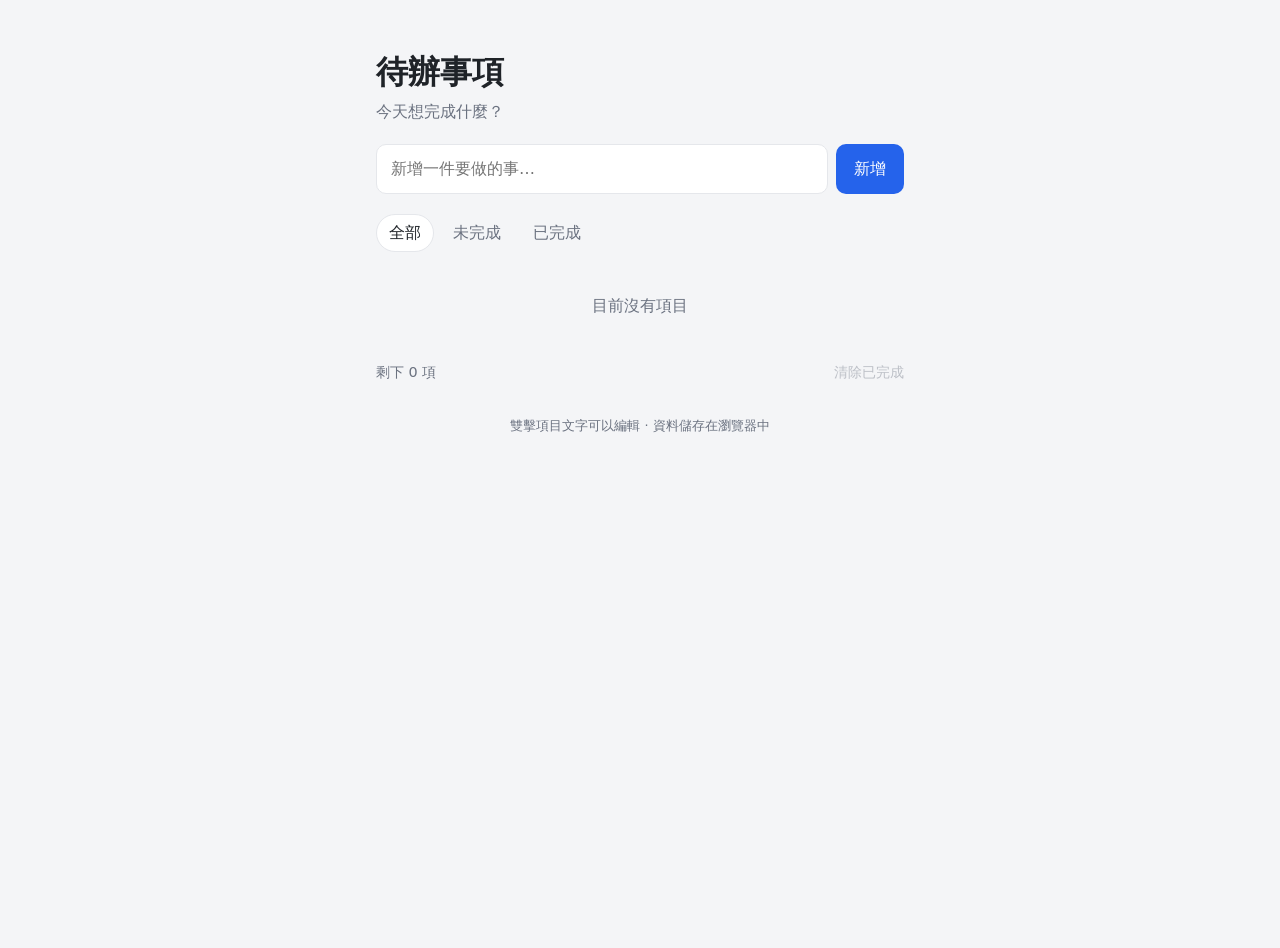
==== index.html @ 577e2038 "Add to-do list website" ====
<!doctype html>
<html lang="zh-Hant">
<head>
  <meta charset="utf-8">
  <meta name="viewport" content="width=device-width, initial-scale=1">
  <title>待辦事項</title>
  <link rel="stylesheet" href="style.css">
</head>
<body>
  <main class="app">
    <header>
      <h1>待辦事項</h1>
      <p class="subtitle" id="summary"></p>
    </header>

    <form id="new-form" class="new-form" autocomplete="off">
      <input id="new-input" type="text" placeholder="新增一件要做的事…" maxlength="200" aria-label="新增待辦事項" required>
      <button type="submit">新增</button>
    </form>

    <nav class="filters" aria-label="篩選">
      <button type="button" data-filter="all" class="active">全部</button>
      <button type="button" data-filter="active">未完成</button>
      <button type="button" data-filter="done">已完成</button>
    </nav>

    <ul id="list" class="list"></ul>
    <p id="empty" class="empty" hidden>目前沒有項目</p>

    <footer class="toolbar">
      <span id="count"></span>
      <button type="button" id="clear-done" class="link">清除已完成</button>
    </footer>

    <p class="hint">雙擊項目文字可以編輯 · 資料儲存在瀏覽器中</p>
  </main>

  <script src="app.js"></script>
</body>
</html>
---- style.css ----
:root {
  --bg: #f4f5f7;
  --card: #ffffff;
  --text: #1f2328;
  --muted: #6b7280;
  --border: #e5e7eb;
  --accent: #2563eb;
  --accent-text: #ffffff;
  --danger: #dc2626;
}

@media (prefers-color-scheme: dark) {
  :root {
    --bg: #111418;
    --card: #1b1f24;
    --text: #e6e8eb;
    --muted: #9aa3ad;
    --border: #2d333b;
    --accent: #4f8cff;
    --danger: #f87171;
  }
}

* { box-sizing: border-box; }

body {
  margin: 0;
  min-height: 100vh;
  background: var(--bg);
  color: var(--text);
  font-family: system-ui, -apple-system, "Segoe UI", "Microsoft JhengHei", "PingFang TC", sans-serif;
  line-height: 1.5;
}

.app {
  max-width: 560px;
  margin: 48px auto;
  padding: 0 16px;
}

header h1 {
  margin: 0;
  font-size: 2rem;
}

.subtitle {
  margin: 4px 0 20px;
  color: var(--muted);
}

.new-form {
  display: flex;
  gap: 8px;
}

input[type="text"] {
  flex: 1;
  min-width: 0;
  padding: 12px 14px;
  font: inherit;
  color: var(--text);
  background: var(--card);
  border: 1px solid var(--border);
  border-radius: 10px;
  outline: none;
}

input[type="text"]:focus { border-color: var(--accent); }

button {
  font: inherit;
  cursor: pointer;
}

.new-form button {
  padding: 0 18px;
  background: var(--accent);
  color: var(--accent-text);
  border: 0;
  border-radius: 10px;
}

.filters {
  display: flex;
  gap: 6px;
  margin: 20px 0 10px;
}

.filters button {
  padding: 6px 12px;
  background: transparent;
  color: var(--muted);
  border: 1px solid transparent;
  border-radius: 999px;
}

.filters button.active {
  color: var(--text);
  border-color: var(--border);
  background: var(--card);
}

.list {
  list-style: none;
  margin: 0;
  padding: 0;
  background: var(--card);
  border: 1px solid var(--border);
  border-radius: 12px;
  overflow: hidden;
}

.list:empty { display: none; }

.item {
  display: flex;
  align-items: center;
  gap: 12px;
  padding: 12px 14px;
  border-bottom: 1px solid var(--border);
}

.item:last-child { border-bottom: 0; }

.item input[type="checkbox"] {
  width: 18px;
  height: 18px;
  accent-color: var(--accent);
  flex-shrink: 0;
}

.item .text {
  flex: 1;
  word-break: break-word;
}

.item.done .text {
  color: var(--muted);
  text-decoration: line-through;
}

.item .edit { padding: 6px 10px; }

.item .delete {
  background: transparent;
  border: 0;
  color: var(--muted);
  font-size: 1.1rem;
  padding: 2px 6px;
  border-radius: 6px;
  opacity: 0;
}

.item:hover .delete,
.item .delete:focus { opacity: 1; }
.item .delete:hover { color: var(--danger); }

@media (hover: none) {
  .item .delete { opacity: 1; }
}

.empty {
  text-align: center;
  color: var(--muted);
  padding: 32px 0;
  margin: 0;
}

.toolbar {
  display: flex;
  justify-content: space-between;
  align-items: center;
  margin-top: 12px;
  color: var(--muted);
  font-size: 0.9rem;
}

.link {
  background: none;
  border: 0;
  color: var(--muted);
  padding: 0;
}

.link:hover { color: var(--danger); }
.link:disabled { opacity: 0.4; cursor: default; color: var(--muted); }

.hint {
  margin-top: 32px;
  text-align: center;
  color: var(--muted);
  font-size: 0.8rem;
}
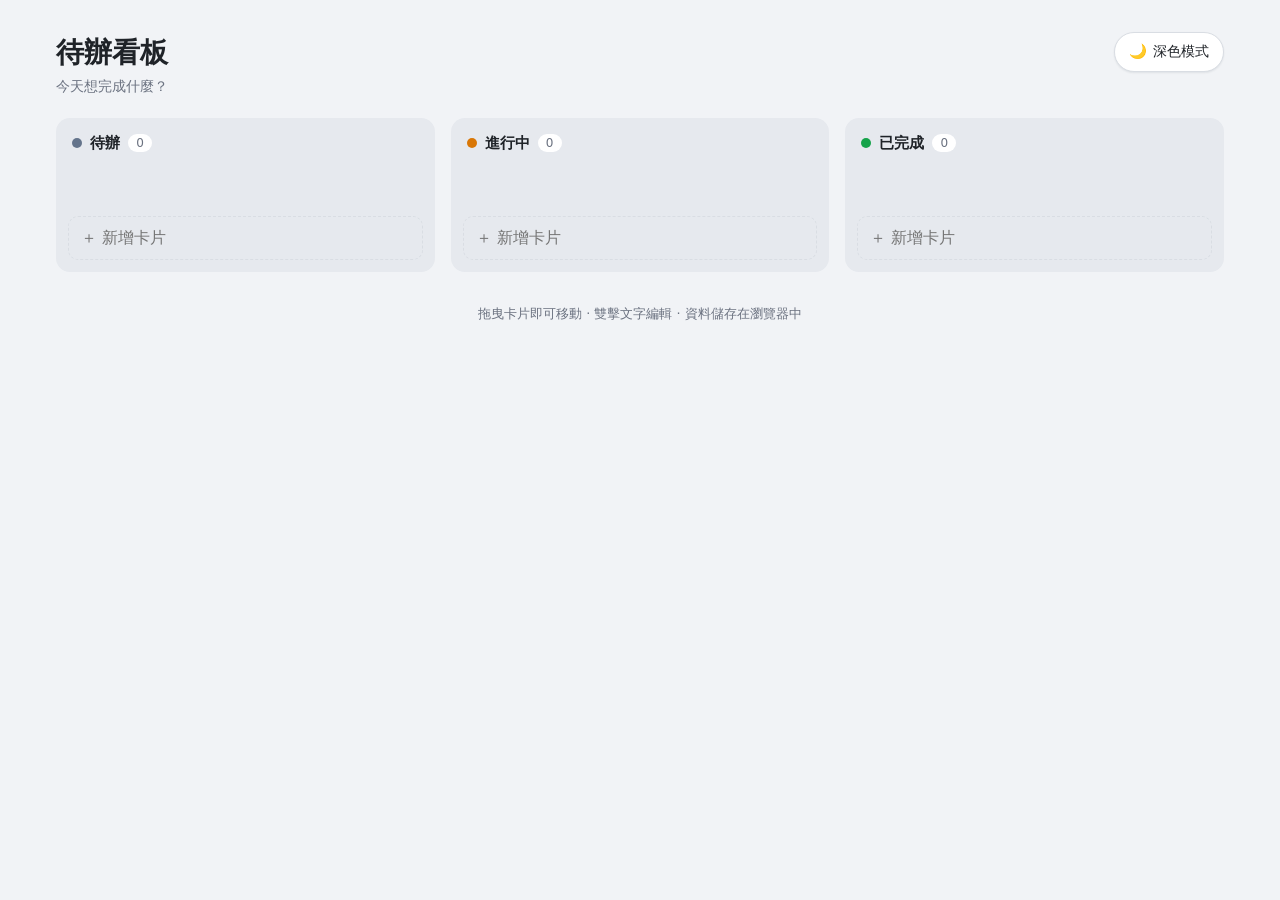
==== commit c971555b: "Redesign as kanban board with dark mode toggle" ====
--- a/index.html
+++ b/index.html
@@ -3,37 +3,47 @@
 <head>
   <meta charset="utf-8">
   <meta name="viewport" content="width=device-width, initial-scale=1">
-  <title>待辦事項</title>
+  <title>待辦看板</title>
+  <script>
+    // 在畫面繪製前套用主題，避免閃爍
+    try {
+      const saved = localStorage.getItem("theme");
+      if (saved === "light" || saved === "dark") document.documentElement.dataset.theme = saved;
+    } catch {}
+  </script>
   <link rel="stylesheet" href="style.css">
 </head>
 <body>
-  <main class="app">
-    <header>
-      <h1>待辦事項</h1>
+  <header class="topbar">
+    <div>
+      <h1>待辦看板</h1>
       <p class="subtitle" id="summary"></p>
-    </header>
+    </div>
+    <button type="button" id="theme-toggle" class="theme-toggle" aria-label="切換深色模式">
+      <span class="icon-moon" aria-hidden="true">🌙</span>
+      <span class="icon-sun" aria-hidden="true">☀️</span>
+      <span id="theme-label"></span>
+    </button>
+  </header>
 
-    <form id="new-form" class="new-form" autocomplete="off">
-      <input id="new-input" type="text" placeholder="新增一件要做的事…" maxlength="200" aria-label="新增待辦事項" required>
-      <button type="submit">新增</button>
-    </form>
+  <main class="board" id="board"></main>
 
-    <nav class="filters" aria-label="篩選">
-      <button type="button" data-filter="all" class="active">全部</button>
-      <button type="button" data-filter="active">未完成</button>
-      <button type="button" data-filter="done">已完成</button>
-    </nav>
+  <p class="hint">拖曳卡片即可移動 · 雙擊文字編輯 · 資料儲存在瀏覽器中</p>
 
-    <ul id="list" class="list"></ul>
-    <p id="empty" class="empty" hidden>目前沒有項目</p>
-
-    <footer class="toolbar">
-      <span id="count"></span>
-      <button type="button" id="clear-done" class="link">清除已完成</button>
-    </footer>
-
-    <p class="hint">雙擊項目文字可以編輯 · 資料儲存在瀏覽器中</p>
-  </main>
+  <template id="column-template">
+    <section class="column">
+      <header class="column-head">
+        <span class="dot"></span>
+        <h2></h2>
+        <span class="badge"></span>
+        <button type="button" class="clear link" hidden>清除</button>
+      </header>
+      <ul class="cards"></ul>
+      <form class="add-form" autocomplete="off">
+        <input type="text" maxlength="200" placeholder="＋ 新增卡片">
+      </form>
+    </section>
+  </template>
 
   <script src="app.js"></script>
 </body>
--- a/style.css
+++ b/style.css
@@ -1,24 +1,54 @@
 :root {
-  --bg: #f4f5f7;
+  --bg: #f1f3f6;
+  --column: #e6e9ee;
   --card: #ffffff;
   --text: #1f2328;
   --muted: #6b7280;
-  --border: #e5e7eb;
+  --border: #d9dde3;
   --accent: #2563eb;
-  --accent-text: #ffffff;
   --danger: #dc2626;
+  --shadow: 0 1px 2px rgba(15, 23, 42, 0.08);
+  --shadow-lift: 0 8px 20px rgba(15, 23, 42, 0.16);
+  --todo: #64748b;
+  --doing: #d97706;
+  --done: #16a34a;
+  color-scheme: light;
 }
 
 @media (prefers-color-scheme: dark) {
-  :root {
-    --bg: #111418;
-    --card: #1b1f24;
+  :root:not([data-theme="light"]) {
+    --bg: #0f1216;
+    --column: #181c22;
+    --card: #222831;
     --text: #e6e8eb;
     --muted: #9aa3ad;
-    --border: #2d333b;
-    --accent: #4f8cff;
+    --border: #2f3640;
+    --accent: #5b93ff;
     --danger: #f87171;
+    --shadow: 0 1px 2px rgba(0, 0, 0, 0.4);
+    --shadow-lift: 0 8px 20px rgba(0, 0, 0, 0.5);
+    --todo: #94a3b8;
+    --doing: #fbbf24;
+    --done: #4ade80;
+    color-scheme: dark;
   }
+}
+
+:root[data-theme="dark"] {
+  --bg: #0f1216;
+  --column: #181c22;
+  --card: #222831;
+  --text: #e6e8eb;
+  --muted: #9aa3ad;
+  --border: #2f3640;
+  --accent: #5b93ff;
+  --danger: #f87171;
+  --shadow: 0 1px 2px rgba(0, 0, 0, 0.4);
+  --shadow-lift: 0 8px 20px rgba(0, 0, 0, 0.5);
+  --todo: #94a3b8;
+  --doing: #fbbf24;
+  --done: #4ade80;
+  color-scheme: dark;
 }
 
 * { box-sizing: border-box; }
@@ -30,164 +60,236 @@
   color: var(--text);
   font-family: system-ui, -apple-system, "Segoe UI", "Microsoft JhengHei", "PingFang TC", sans-serif;
   line-height: 1.5;
-}
-
-.app {
-  max-width: 560px;
-  margin: 48px auto;
+  transition: background-color 0.2s, color 0.2s;
+}
+
+button { font: inherit; cursor: pointer; color: inherit; }
+
+/* 頂部 */
+.topbar {
+  display: flex;
+  justify-content: space-between;
+  align-items: flex-start;
+  gap: 16px;
+  max-width: 1200px;
+  margin: 0 auto;
+  padding: 32px 16px 20px;
+}
+
+.topbar h1 { margin: 0; font-size: 1.75rem; }
+
+.subtitle { margin: 2px 0 0; color: var(--muted); font-size: 0.9rem; }
+
+.theme-toggle {
+  display: inline-flex;
+  align-items: center;
+  gap: 6px;
+  padding: 8px 14px;
+  background: var(--card);
+  border: 1px solid var(--border);
+  border-radius: 999px;
+  box-shadow: var(--shadow);
+  white-space: nowrap;
+  font-size: 0.9rem;
+}
+
+.theme-toggle:hover { border-color: var(--accent); }
+
+.theme-toggle .icon-sun { display: none; }
+.theme-toggle.is-dark .icon-sun { display: inline; }
+.theme-toggle.is-dark .icon-moon { display: none; }
+
+/* 看板 */
+.board {
+  display: grid;
+  grid-template-columns: repeat(3, minmax(0, 1fr));
+  gap: 16px;
+  max-width: 1200px;
+  margin: 0 auto;
   padding: 0 16px;
-}
-
-header h1 {
-  margin: 0;
-  font-size: 2rem;
-}
-
-.subtitle {
-  margin: 4px 0 20px;
-  color: var(--muted);
-}
-
-.new-form {
-  display: flex;
+  align-items: start;
+}
+
+@media (max-width: 760px) {
+  .board { grid-template-columns: minmax(0, 1fr); }
+}
+
+.column {
+  background: var(--column);
+  border-radius: 14px;
+  padding: 12px;
+  display: flex;
+  flex-direction: column;
+  gap: 10px;
+  transition: background-color 0.2s, outline-color 0.15s;
+  outline: 2px dashed transparent;
+  outline-offset: -2px;
+}
+
+.column.drag-over { outline-color: var(--accent); }
+
+.column-head {
+  display: flex;
+  align-items: center;
   gap: 8px;
-}
-
-input[type="text"] {
-  flex: 1;
-  min-width: 0;
-  padding: 12px 14px;
-  font: inherit;
-  color: var(--text);
-  background: var(--card);
-  border: 1px solid var(--border);
-  border-radius: 10px;
-  outline: none;
-}
-
-input[type="text"]:focus { border-color: var(--accent); }
-
-button {
-  font: inherit;
-  cursor: pointer;
-}
-
-.new-form button {
-  padding: 0 18px;
-  background: var(--accent);
-  color: var(--accent-text);
+  padding: 2px 4px;
+}
+
+.column-head h2 { margin: 0; font-size: 0.95rem; font-weight: 600; }
+
+.dot {
+  width: 10px;
+  height: 10px;
+  border-radius: 50%;
+  background: var(--col-color);
+  flex-shrink: 0;
+}
+
+.column[data-status="todo"] { --col-color: var(--todo); }
+.column[data-status="doing"] { --col-color: var(--doing); }
+.column[data-status="done"] { --col-color: var(--done); }
+
+.badge {
+  font-size: 0.75rem;
+  color: var(--muted);
+  background: var(--card);
+  border-radius: 999px;
+  padding: 0 8px;
+  min-width: 24px;
+  text-align: center;
+}
+
+.link {
+  margin-left: auto;
+  background: none;
   border: 0;
-  border-radius: 10px;
-}
-
-.filters {
-  display: flex;
-  gap: 6px;
-  margin: 20px 0 10px;
-}
-
-.filters button {
-  padding: 6px 12px;
-  background: transparent;
-  color: var(--muted);
-  border: 1px solid transparent;
-  border-radius: 999px;
-}
-
-.filters button.active {
-  color: var(--text);
-  border-color: var(--border);
-  background: var(--card);
-}
-
-.list {
+  padding: 0;
+  color: var(--muted);
+  font-size: 0.8rem;
+}
+
+.link:hover { color: var(--danger); }
+
+.cards {
   list-style: none;
   margin: 0;
   padding: 0;
+  display: flex;
+  flex-direction: column;
+  gap: 8px;
+  min-height: 40px;
+}
+
+/* 卡片 */
+.card {
+  position: relative;
   background: var(--card);
   border: 1px solid var(--border);
-  border-radius: 12px;
-  overflow: hidden;
-}
-
-.list:empty { display: none; }
-
-.item {
-  display: flex;
-  align-items: center;
-  gap: 12px;
-  padding: 12px 14px;
-  border-bottom: 1px solid var(--border);
-}
-
-.item:last-child { border-bottom: 0; }
-
-.item input[type="checkbox"] {
-  width: 18px;
-  height: 18px;
-  accent-color: var(--accent);
-  flex-shrink: 0;
-}
-
-.item .text {
-  flex: 1;
+  border-left: 3px solid var(--col-color);
+  border-radius: 10px;
+  padding: 10px 12px;
+  box-shadow: var(--shadow);
+  cursor: grab;
+  transition: box-shadow 0.15s, transform 0.15s, opacity 0.15s;
+}
+
+.card:hover { box-shadow: var(--shadow-lift); }
+.card.dragging { opacity: 0.4; cursor: grabbing; }
+
+.card .text {
+  display: block;
   word-break: break-word;
-}
-
-.item.done .text {
+  padding-right: 20px;
+}
+
+.column[data-status="done"] .card .text {
   color: var(--muted);
   text-decoration: line-through;
 }
 
-.item .edit { padding: 6px 10px; }
-
-.item .delete {
+.card-actions {
+  display: flex;
+  gap: 4px;
+  margin-top: 6px;
+  opacity: 0;
+  transition: opacity 0.15s;
+}
+
+.card:hover .card-actions,
+.card:focus-within .card-actions { opacity: 1; }
+
+@media (hover: none) {
+  .card-actions { opacity: 1; }
+}
+
+.card-actions button {
+  background: transparent;
+  border: 1px solid var(--border);
+  border-radius: 6px;
+  padding: 0 8px;
+  font-size: 0.75rem;
+  color: var(--muted);
+}
+
+.card-actions button:hover { color: var(--text); border-color: var(--accent); }
+
+.card .delete {
+  position: absolute;
+  top: 6px;
+  right: 6px;
   background: transparent;
   border: 0;
   color: var(--muted);
-  font-size: 1.1rem;
-  padding: 2px 6px;
+  font-size: 0.9rem;
+  line-height: 1;
+  padding: 4px;
   border-radius: 6px;
   opacity: 0;
 }
 
-.item:hover .delete,
-.item .delete:focus { opacity: 1; }
-.item .delete:hover { color: var(--danger); }
+.card:hover .delete,
+.card .delete:focus { opacity: 1; }
+.card .delete:hover { color: var(--danger); }
 
 @media (hover: none) {
-  .item .delete { opacity: 1; }
-}
-
-.empty {
+  .card .delete { opacity: 1; }
+}
+
+.placeholder {
+  height: 4px;
+  border-radius: 2px;
+  background: var(--accent);
+  margin: -2px 0;
+}
+
+/* 輸入框 */
+input[type="text"] {
+  width: 100%;
+  padding: 9px 12px;
+  font: inherit;
+  color: var(--text);
+  background: transparent;
+  border: 1px dashed var(--border);
+  border-radius: 10px;
+  outline: none;
+}
+
+input[type="text"]:focus {
+  background: var(--card);
+  border-style: solid;
+  border-color: var(--accent);
+}
+
+.card input[type="text"] {
+  background: var(--card);
+  border-style: solid;
+  border-color: var(--accent);
+  padding: 4px 8px;
+}
+
+.hint {
+  margin: 32px 16px;
   text-align: center;
   color: var(--muted);
-  padding: 32px 0;
-  margin: 0;
-}
-
-.toolbar {
-  display: flex;
-  justify-content: space-between;
-  align-items: center;
-  margin-top: 12px;
-  color: var(--muted);
-  font-size: 0.9rem;
-}
-
-.link {
-  background: none;
-  border: 0;
-  color: var(--muted);
-  padding: 0;
-}
-
-.link:hover { color: var(--danger); }
-.link:disabled { opacity: 0.4; cursor: default; color: var(--muted); }
-
-.hint {
-  margin-top: 32px;
-  text-align: center;
-  color: var(--muted);
   font-size: 0.8rem;
 }
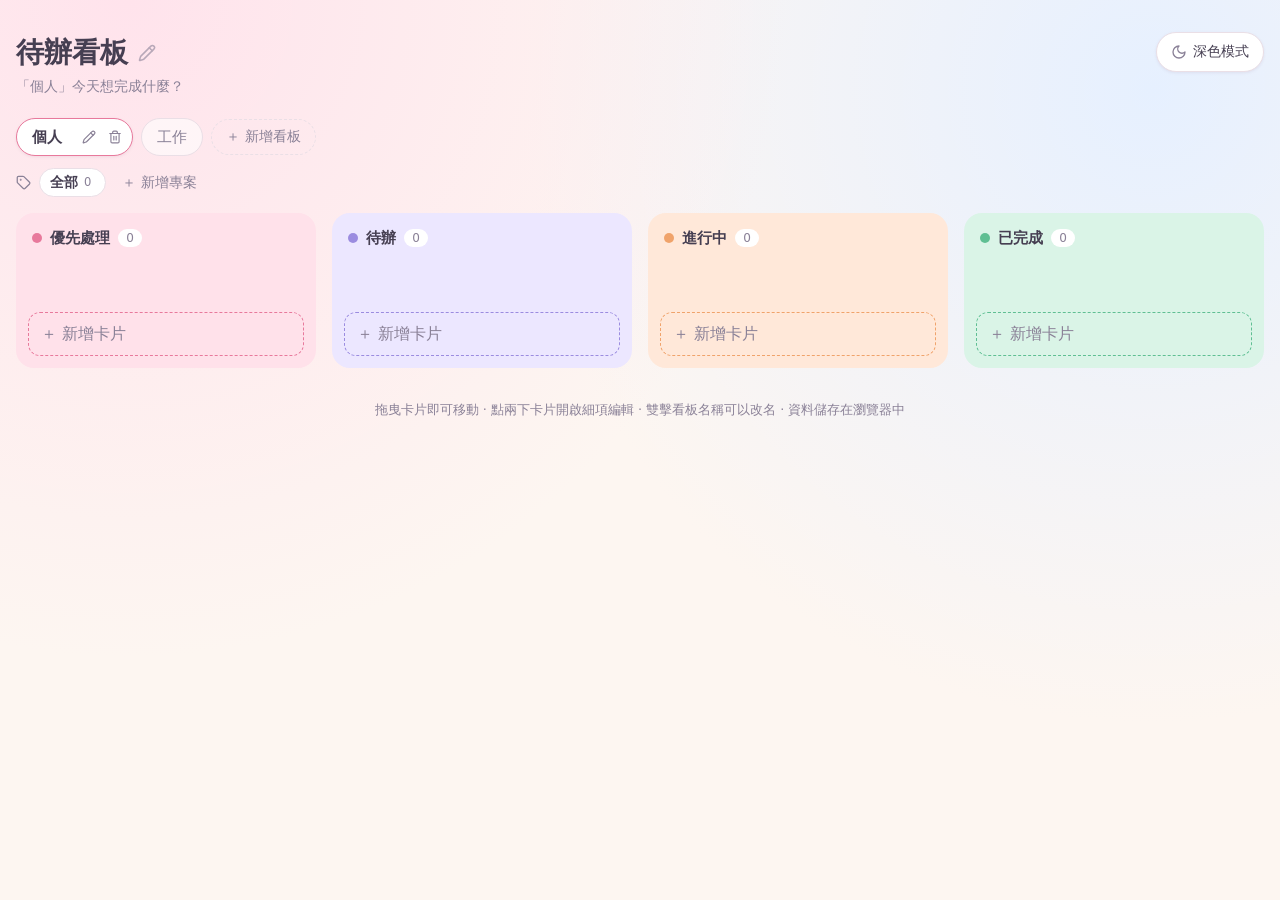
==== commit 0bc50ad5: "Add boards, projects, card details, due dates, priority column and done collapsing" ====
--- a/index.html
+++ b/index.html
@@ -15,20 +15,68 @@
 </head>
 <body>
   <header class="topbar">
-    <div>
-      <h1>待辦看板</h1>
+    <div class="heading">
+      <h1 id="title">
+        <span id="title-text" title="雙擊編輯">待辦看板</span>
+        <button type="button" id="title-edit" class="icon-btn" title="編輯標題" aria-label="編輯標題"></button>
+      </h1>
       <p class="subtitle" id="summary"></p>
     </div>
     <button type="button" id="theme-toggle" class="theme-toggle" aria-label="切換深色模式">
-      <span class="icon-moon" aria-hidden="true">🌙</span>
-      <span class="icon-sun" aria-hidden="true">☀️</span>
+      <svg class="icon-moon" viewBox="0 0 24 24" fill="none" stroke="currentColor" stroke-width="2" stroke-linecap="round" stroke-linejoin="round" aria-hidden="true"><path d="M12 3a6 6 0 0 0 9 9 9 9 0 1 1-9-9Z"/></svg>
+      <svg class="icon-sun" viewBox="0 0 24 24" fill="none" stroke="currentColor" stroke-width="2" stroke-linecap="round" stroke-linejoin="round" aria-hidden="true"><circle cx="12" cy="12" r="4"/><path d="M12 2v2"/><path d="M12 20v2"/><path d="m4.93 4.93 1.41 1.41"/><path d="m17.66 17.66 1.41 1.41"/><path d="M2 12h2"/><path d="M20 12h2"/><path d="m6.34 17.66-1.41 1.41"/><path d="m19.07 4.93-1.41 1.41"/></svg>
       <span id="theme-label"></span>
     </button>
   </header>
 
+  <nav class="tabs" id="tabs" role="tablist" aria-label="看板"></nav>
+  <nav class="projects" id="projects" aria-label="專案分類"></nav>
+
   <main class="board" id="board"></main>
 
-  <p class="hint">拖曳卡片即可移動 · 雙擊文字編輯 · 資料儲存在瀏覽器中</p>
+  <p class="hint">拖曳卡片即可移動 · 點兩下卡片開啟細項編輯 · 雙擊看板名稱可以改名 · 資料儲存在瀏覽器中</p>
+
+  <dialog id="card-dialog" class="dialog" aria-labelledby="dialog-title">
+    <form id="card-form" method="dialog" autocomplete="off">
+      <header class="dialog-head">
+        <h2 id="dialog-title">編輯卡片</h2>
+        <button type="button" class="icon-btn" id="dialog-close" title="關閉" aria-label="關閉"></button>
+      </header>
+
+      <label class="field">
+        <span>標題</span>
+        <input type="text" id="field-title" maxlength="200" required>
+      </label>
+
+      <label class="field">
+        <span>細項內容</span>
+        <textarea id="field-notes" rows="7" placeholder="補充說明、步驟、連結…"></textarea>
+      </label>
+
+      <div class="field-row">
+        <label class="field">
+          <span>截止日期</span>
+          <input type="date" id="field-due">
+        </label>
+        <label class="field">
+          <span>狀態</span>
+          <select id="field-status"></select>
+        </label>
+      </div>
+
+      <label class="field">
+        <span>專案</span>
+        <select id="field-project"></select>
+      </label>
+
+      <footer class="dialog-foot">
+        <button type="button" class="icon-btn" id="dialog-delete" title="刪除卡片" aria-label="刪除卡片"></button>
+        <span class="spacer"></span>
+        <button type="button" class="btn" id="dialog-cancel">取消</button>
+        <button type="submit" class="btn primary">儲存</button>
+      </footer>
+    </form>
+  </dialog>
 
   <template id="column-template">
     <section class="column">
@@ -39,6 +87,7 @@
         <button type="button" class="clear link" hidden>清除</button>
       </header>
       <ul class="cards"></ul>
+      <button type="button" class="collapse-toggle" hidden></button>
       <form class="add-form" autocomplete="off">
         <input type="text" maxlength="200" placeholder="＋ 新增卡片">
       </form>
--- a/style.css
+++ b/style.css
@@ -1,53 +1,90 @@
+/* 淺色：馬卡龍色系 */
 :root {
-  --bg: #f1f3f6;
-  --column: #e6e9ee;
-  --card: #ffffff;
-  --text: #1f2328;
-  --muted: #6b7280;
-  --border: #d9dde3;
-  --accent: #2563eb;
-  --danger: #dc2626;
-  --shadow: 0 1px 2px rgba(15, 23, 42, 0.08);
-  --shadow-lift: 0 8px 20px rgba(15, 23, 42, 0.16);
-  --todo: #64748b;
-  --doing: #d97706;
-  --done: #16a34a;
+  --bg: #fdf6f1;
+  --bg-glow-1: #ffe3ec;
+  --bg-glow-2: #e6f0ff;
+  --surface: #ffffff;
+  --text: #463f52;
+  --muted: #8a8197;
+  --border: #eadfe6;
+  --accent: #e8799c;
+  --accent-soft: #fde4ec;
+  --danger: #d9536f;
+  --shadow: 0 1px 3px rgba(150, 110, 140, 0.12);
+  --shadow-lift: 0 10px 22px rgba(150, 110, 140, 0.2);
+
+  /* 各欄：主色 / 欄位底色 / 卡片底色 */
+  --urgent: #e8799c;
+  --urgent-col: #ffe1ea;
+  --urgent-card: #fff3f6;
+  --todo: #9b8ce0;
+  --todo-col: #ece7ff;
+  --todo-card: #f7f4ff;
+  --doing: #f0a36b;
+  --doing-col: #ffe8d9;
+  --doing-card: #fff6ef;
+  --done: #5fbf93;
+  --done-col: #daf4e7;
+  --done-card: #f1fbf6;
   color-scheme: light;
 }
 
+/* 深色 */
 @media (prefers-color-scheme: dark) {
   :root:not([data-theme="light"]) {
     --bg: #0f1216;
-    --column: #181c22;
-    --card: #222831;
+    --bg-glow-1: #0f1216;
+    --bg-glow-2: #0f1216;
+    --surface: #222831;
     --text: #e6e8eb;
     --muted: #9aa3ad;
     --border: #2f3640;
     --accent: #5b93ff;
+    --accent-soft: #1e2a40;
     --danger: #f87171;
     --shadow: 0 1px 2px rgba(0, 0, 0, 0.4);
     --shadow-lift: 0 8px 20px rgba(0, 0, 0, 0.5);
-    --todo: #94a3b8;
+    --urgent: #fb7185;
+    --urgent-col: #181c22;
+    --urgent-card: #222831;
+    --todo: #a99cf0;
+    --todo-col: #181c22;
+    --todo-card: #222831;
     --doing: #fbbf24;
+    --doing-col: #181c22;
+    --doing-card: #222831;
     --done: #4ade80;
+    --done-col: #181c22;
+    --done-card: #222831;
     color-scheme: dark;
   }
 }
 
 :root[data-theme="dark"] {
   --bg: #0f1216;
-  --column: #181c22;
-  --card: #222831;
+  --bg-glow-1: #0f1216;
+  --bg-glow-2: #0f1216;
+  --surface: #222831;
   --text: #e6e8eb;
   --muted: #9aa3ad;
   --border: #2f3640;
   --accent: #5b93ff;
+  --accent-soft: #1e2a40;
   --danger: #f87171;
   --shadow: 0 1px 2px rgba(0, 0, 0, 0.4);
   --shadow-lift: 0 8px 20px rgba(0, 0, 0, 0.5);
-  --todo: #94a3b8;
+  --urgent: #fb7185;
+  --urgent-col: #181c22;
+  --urgent-card: #222831;
+  --todo: #a99cf0;
+  --todo-col: #181c22;
+  --todo-card: #222831;
   --doing: #fbbf24;
+  --doing-col: #181c22;
+  --doing-card: #222831;
   --done: #4ade80;
+  --done-col: #181c22;
+  --done-card: #222831;
   color-scheme: dark;
 }
 
@@ -56,7 +93,11 @@
 body {
   margin: 0;
   min-height: 100vh;
-  background: var(--bg);
+  background:
+    radial-gradient(circle at 10% 0%, var(--bg-glow-1), transparent 45%),
+    radial-gradient(circle at 90% 10%, var(--bg-glow-2), transparent 45%),
+    var(--bg);
+  background-attachment: fixed;
   color: var(--text);
   font-family: system-ui, -apple-system, "Segoe UI", "Microsoft JhengHei", "PingFang TC", sans-serif;
   line-height: 1.5;
@@ -71,12 +112,123 @@
   justify-content: space-between;
   align-items: flex-start;
   gap: 16px;
-  max-width: 1200px;
+  max-width: 1400px;
   margin: 0 auto;
   padding: 32px 16px 20px;
 }
 
-.topbar h1 { margin: 0; font-size: 1.75rem; }
+.heading { min-width: 0; }
+
+.topbar h1 {
+  display: flex;
+  align-items: center;
+  gap: 6px;
+  margin: 0;
+  font-size: 1.75rem;
+}
+
+#title-text { word-break: break-word; }
+
+.topbar h1 .icon-btn { opacity: 0.6; }
+.topbar h1 .icon-btn svg { width: 18px; height: 18px; }
+.topbar h1:hover .icon-btn,
+.topbar h1 .icon-btn:focus { opacity: 1; }
+.topbar h1.editing .icon-btn { display: none; }
+
+.topbar h1 input.title-input {
+  font-size: 1.5rem;
+  font-weight: 700;
+  padding: 2px 10px;
+  max-width: 420px;
+  background: var(--surface);
+  border: 1px solid var(--accent);
+}
+
+/* 圖示按鈕 */
+.icon-btn {
+  display: inline-flex;
+  align-items: center;
+  justify-content: center;
+  width: 26px;
+  height: 26px;
+  padding: 0;
+  background: none;
+  border: 0;
+  color: var(--muted);
+  transition: color 0.15s, transform 0.15s, opacity 0.15s;
+}
+
+.icon-btn svg { width: 16px; height: 16px; }
+
+.icon-btn:hover,
+.icon-btn:focus-visible {
+  color: var(--text);
+  transform: scale(1.2);
+}
+
+.icon-btn:focus-visible { outline: 2px solid var(--accent); outline-offset: 1px; border-radius: 6px; }
+
+/* 看板分頁 */
+.tabs {
+  display: flex;
+  flex-wrap: wrap;
+  align-items: center;
+  gap: 8px;
+  max-width: 1400px;
+  margin: 0 auto 16px;
+  padding: 0 16px;
+}
+
+.tab {
+  display: inline-flex;
+  align-items: center;
+  gap: 4px;
+  padding: 3px;
+  border-radius: 999px;
+  background: color-mix(in srgb, var(--surface) 60%, transparent);
+  border: 1px solid var(--border);
+}
+
+.tab.active {
+  background: var(--surface);
+  border-color: var(--accent);
+  box-shadow: var(--shadow);
+  padding-right: 6px;
+}
+
+.tab-name {
+  background: none;
+  border: 0;
+  padding: 4px 12px;
+  border-radius: 999px;
+  color: var(--muted);
+  font-size: 0.95rem;
+}
+
+.tab.active .tab-name { color: var(--text); font-weight: 600; }
+.tab:not(.active) .tab-name:hover { color: var(--text); }
+
+.tab .icon-btn { width: 22px; height: 22px; }
+.tab .icon-btn svg { width: 14px; height: 14px; }
+
+.tab input.tab-input {
+  width: 140px;
+  padding: 3px 10px;
+  border-radius: 999px;
+  background: var(--surface);
+  border: 1px solid var(--accent);
+}
+
+.tab-add {
+  padding: 6px 14px;
+  background: transparent;
+  border: 1px dashed var(--border);
+  border-radius: 999px;
+  color: var(--muted);
+  font-size: 0.9rem;
+}
+
+.tab-add:hover { color: var(--text); border-color: var(--accent); }
 
 .subtitle { margin: 2px 0 0; color: var(--muted); font-size: 0.9rem; }
 
@@ -85,7 +237,7 @@
   align-items: center;
   gap: 6px;
   padding: 8px 14px;
-  background: var(--card);
+  background: var(--surface);
   border: 1px solid var(--border);
   border-radius: 999px;
   box-shadow: var(--shadow);
@@ -95,6 +247,7 @@
 
 .theme-toggle:hover { border-color: var(--accent); }
 
+.theme-toggle svg { width: 16px; height: 16px; color: var(--muted); }
 .theme-toggle .icon-sun { display: none; }
 .theme-toggle.is-dark .icon-sun { display: inline; }
 .theme-toggle.is-dark .icon-moon { display: none; }
@@ -102,21 +255,25 @@
 /* 看板 */
 .board {
   display: grid;
-  grid-template-columns: repeat(3, minmax(0, 1fr));
+  grid-template-columns: repeat(4, minmax(0, 1fr));
   gap: 16px;
-  max-width: 1200px;
+  max-width: 1400px;
   margin: 0 auto;
   padding: 0 16px;
   align-items: start;
 }
 
-@media (max-width: 760px) {
+@media (max-width: 1000px) {
+  .board { grid-template-columns: repeat(2, minmax(0, 1fr)); }
+}
+
+@media (max-width: 600px) {
   .board { grid-template-columns: minmax(0, 1fr); }
 }
 
 .column {
-  background: var(--column);
-  border-radius: 14px;
+  background: var(--col-bg);
+  border-radius: 18px;
   padding: 12px;
   display: flex;
   flex-direction: column;
@@ -126,7 +283,12 @@
   outline-offset: -2px;
 }
 
-.column.drag-over { outline-color: var(--accent); }
+.column.drag-over { outline-color: var(--col-color); }
+
+.column[data-status="urgent"] { --col-color: var(--urgent); --col-bg: var(--urgent-col); --card-bg: var(--urgent-card); }
+.column[data-status="todo"] { --col-color: var(--todo); --col-bg: var(--todo-col); --card-bg: var(--todo-card); }
+.column[data-status="doing"] { --col-color: var(--doing); --col-bg: var(--doing-col); --card-bg: var(--doing-card); }
+.column[data-status="done"] { --col-color: var(--done); --col-bg: var(--done-col); --card-bg: var(--done-card); }
 
 .column-head {
   display: flex;
@@ -145,14 +307,10 @@
   flex-shrink: 0;
 }
 
-.column[data-status="todo"] { --col-color: var(--todo); }
-.column[data-status="doing"] { --col-color: var(--doing); }
-.column[data-status="done"] { --col-color: var(--done); }
-
 .badge {
   font-size: 0.75rem;
   color: var(--muted);
-  background: var(--card);
+  background: var(--surface);
   border-radius: 999px;
   padding: 0 8px;
   min-width: 24px;
@@ -182,15 +340,14 @@
 
 /* 卡片 */
 .card {
-  position: relative;
-  background: var(--card);
-  border: 1px solid var(--border);
-  border-left: 3px solid var(--col-color);
-  border-radius: 10px;
-  padding: 10px 12px;
+  background: var(--card-bg);
+  border: 1px solid var(--border);
+  border-left: 4px solid var(--col-color);
+  border-radius: 12px;
+  padding: 10px 12px 8px;
   box-shadow: var(--shadow);
   cursor: grab;
-  transition: box-shadow 0.15s, transform 0.15s, opacity 0.15s;
+  transition: box-shadow 0.15s, opacity 0.15s;
 }
 
 .card:hover { box-shadow: var(--shadow-lift); }
@@ -199,7 +356,6 @@
 .card .text {
   display: block;
   word-break: break-word;
-  padding-right: 20px;
 }
 
 .column[data-status="done"] .card .text {
@@ -209,56 +365,21 @@
 
 .card-actions {
   display: flex;
+  align-items: center;
+  gap: 6px;
+  margin-top: 8px;
+}
+
+.card-actions .move {
+  display: inline-flex;
   gap: 4px;
-  margin-top: 6px;
-  opacity: 0;
-  transition: opacity 0.15s;
-}
-
-.card:hover .card-actions,
-.card:focus-within .card-actions { opacity: 1; }
-
-@media (hover: none) {
-  .card-actions { opacity: 1; }
-}
-
-.card-actions button {
-  background: transparent;
-  border: 1px solid var(--border);
-  border-radius: 6px;
-  padding: 0 8px;
-  font-size: 0.75rem;
-  color: var(--muted);
-}
-
-.card-actions button:hover { color: var(--text); border-color: var(--accent); }
-
-.card .delete {
-  position: absolute;
-  top: 6px;
-  right: 6px;
-  background: transparent;
-  border: 0;
-  color: var(--muted);
-  font-size: 0.9rem;
-  line-height: 1;
-  padding: 4px;
-  border-radius: 6px;
-  opacity: 0;
-}
-
-.card:hover .delete,
-.card .delete:focus { opacity: 1; }
-.card .delete:hover { color: var(--danger); }
-
-@media (hover: none) {
-  .card .delete { opacity: 1; }
+  margin-left: auto;
 }
 
 .placeholder {
   height: 4px;
   border-radius: 2px;
-  background: var(--accent);
+  background: var(--col-color);
   margin: -2px 0;
 }
 
@@ -269,21 +390,23 @@
   font: inherit;
   color: var(--text);
   background: transparent;
-  border: 1px dashed var(--border);
-  border-radius: 10px;
+  border: 1px dashed var(--col-color, var(--border));
+  border-radius: 12px;
   outline: none;
 }
 
+input[type="text"]::placeholder { color: var(--muted); }
+
 input[type="text"]:focus {
-  background: var(--card);
+  background: var(--surface);
   border-style: solid;
-  border-color: var(--accent);
+  border-color: var(--col-color, var(--accent));
 }
 
 .card input[type="text"] {
-  background: var(--card);
+  background: var(--surface);
   border-style: solid;
-  border-color: var(--accent);
+  border-color: var(--col-color);
   padding: 4px 8px;
 }
 
@@ -293,3 +416,276 @@
   color: var(--muted);
   font-size: 0.8rem;
 }
+
+/* 移到其他看板的選單 */
+.menu {
+  position: absolute;
+  z-index: 10;
+  min-width: 160px;
+  max-width: 260px;
+  padding: 6px;
+  background: var(--surface);
+  border: 1px solid var(--border);
+  border-radius: 12px;
+  box-shadow: var(--shadow-lift);
+}
+
+.menu-heading {
+  padding: 4px 10px 6px;
+  font-size: 0.75rem;
+  color: var(--muted);
+}
+
+.menu-item {
+  display: block;
+  width: 100%;
+  padding: 7px 10px;
+  background: none;
+  border: 0;
+  border-radius: 8px;
+  text-align: left;
+  font-size: 0.9rem;
+  word-break: break-word;
+}
+
+.menu-item:hover,
+.menu-item:focus-visible {
+  background: var(--accent-soft);
+  outline: none;
+}
+/* 專案分類 */
+.projects {
+  display: flex;
+  flex-wrap: wrap;
+  align-items: center;
+  gap: 6px;
+  max-width: 1400px;
+  margin: -4px auto 16px;
+  padding: 0 16px;
+}
+
+.projects-label {
+  display: inline-flex;
+  color: var(--muted);
+  margin-right: 2px;
+}
+
+.projects-label svg { width: 15px; height: 15px; }
+
+.chip {
+  display: inline-flex;
+  align-items: center;
+  gap: 2px;
+  border-radius: 999px;
+  border: 1px solid transparent;
+}
+
+.chip.active {
+  background: var(--surface);
+  border-color: var(--border);
+  padding-right: 4px;
+}
+
+.chip-name {
+  display: inline-flex;
+  align-items: center;
+  gap: 6px;
+  padding: 3px 10px;
+  background: none;
+  border: 0;
+  border-radius: 999px;
+  font-size: 0.85rem;
+  color: var(--muted);
+}
+
+.chip.active .chip-name { color: var(--text); font-weight: 600; }
+.chip:not(.active) .chip-name:hover { color: var(--text); }
+
+.chip-count {
+  font-size: 0.72rem;
+  font-weight: 400;
+  color: var(--muted);
+}
+
+.chip .icon-btn { width: 20px; height: 20px; }
+.chip .icon-btn svg { width: 13px; height: 13px; }
+
+.chip input.chip-input {
+  width: 130px;
+  padding: 2px 10px;
+  font-size: 0.85rem;
+  border-radius: 999px;
+  background: var(--surface);
+  border: 1px solid var(--accent);
+}
+
+.chip-add {
+  padding: 3px 10px;
+  background: none;
+  border: 0;
+  color: var(--muted);
+  font-size: 0.85rem;
+}
+
+.chip-add:hover { color: var(--text); }
+
+/* 卡片細項 */
+.card .notes {
+  margin: 4px 0 0;
+  font-size: 0.82rem;
+  color: var(--muted);
+  white-space: pre-line;
+  word-break: break-word;
+  display: -webkit-box;
+  -webkit-line-clamp: 2;
+  -webkit-box-orient: vertical;
+  overflow: hidden;
+}
+
+.card .meta {
+  display: flex;
+  flex-wrap: wrap;
+  gap: 6px;
+  margin-top: 6px;
+}
+
+.pill {
+  display: inline-flex;
+  align-items: center;
+  gap: 4px;
+  padding: 1px 8px;
+  border-radius: 999px;
+  background: var(--surface);
+  border: 1px solid var(--border);
+  font-size: 0.72rem;
+  color: var(--muted);
+}
+
+.pill svg { width: 12px; height: 12px; }
+
+.pill.due.soon { color: var(--text); border-color: var(--doing); }
+.pill.due.overdue { color: var(--danger); border-color: var(--danger); }
+
+/* 已完成收合 */
+.collapse-toggle {
+  display: inline-flex;
+  align-items: center;
+  justify-content: center;
+  gap: 6px;
+  width: 100%;
+  padding: 6px;
+  background: none;
+  border: 0;
+  border-radius: 10px;
+  color: var(--muted);
+  font-size: 0.82rem;
+}
+
+.collapse-toggle[hidden] { display: none; }
+.collapse-toggle svg { width: 15px; height: 15px; transition: transform 0.15s; }
+.collapse-toggle:hover { color: var(--text); }
+.collapse-toggle:hover svg { transform: scale(1.2); }
+
+/* 細項編輯視窗 */
+.dialog {
+  width: min(520px, calc(100vw - 32px));
+  padding: 0;
+  border: 1px solid var(--border);
+  border-radius: 18px;
+  background: var(--surface);
+  color: var(--text);
+  box-shadow: var(--shadow-lift);
+}
+
+.dialog::backdrop {
+  background: rgba(40, 30, 50, 0.35);
+  backdrop-filter: blur(2px);
+}
+
+.dialog form {
+  display: flex;
+  flex-direction: column;
+  gap: 14px;
+  padding: 20px;
+}
+
+.dialog-head {
+  display: flex;
+  align-items: center;
+  justify-content: space-between;
+}
+
+.dialog-head h2 { margin: 0; font-size: 1.1rem; }
+
+.field {
+  display: flex;
+  flex-direction: column;
+  gap: 4px;
+  flex: 1;
+  min-width: 0;
+}
+
+.field[hidden] { display: none; }
+
+.field > span {
+  font-size: 0.8rem;
+  color: var(--muted);
+}
+
+.field-row {
+  display: flex;
+  gap: 12px;
+}
+
+@media (max-width: 480px) {
+  .field-row { flex-direction: column; }
+}
+
+.dialog input[type="text"],
+.dialog input[type="date"],
+.dialog textarea,
+.dialog select {
+  width: 100%;
+  padding: 9px 12px;
+  font: inherit;
+  color: var(--text);
+  background: var(--bg);
+  border: 1px solid var(--border);
+  border-style: solid;
+  border-radius: 10px;
+  outline: none;
+}
+
+.dialog textarea { resize: vertical; min-height: 120px; line-height: 1.6; }
+
+.dialog input:focus,
+.dialog textarea:focus,
+.dialog select:focus { border-color: var(--accent); background: var(--surface); }
+
+.dialog-foot {
+  display: flex;
+  align-items: center;
+  gap: 8px;
+  margin-top: 4px;
+}
+
+.dialog-foot .spacer { flex: 1; }
+
+.btn {
+  padding: 7px 16px;
+  border-radius: 10px;
+  border: 1px solid var(--border);
+  background: var(--surface);
+  color: var(--text);
+  font-size: 0.9rem;
+}
+
+.btn:hover { border-color: var(--accent); }
+
+.btn.primary {
+  background: var(--accent);
+  border-color: var(--accent);
+  color: #fff;
+}
+
+.btn.primary:hover { filter: brightness(1.05); }
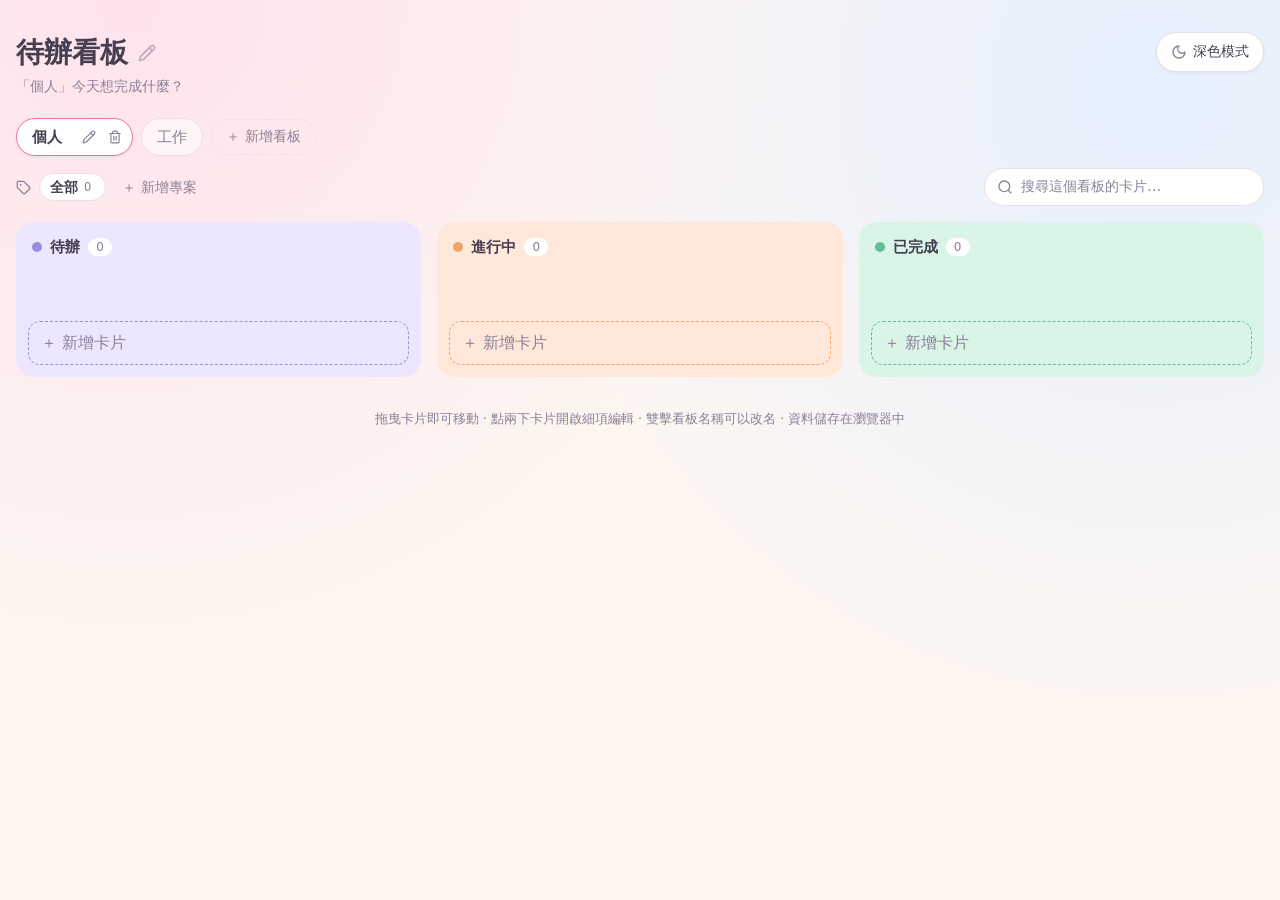
==== commit 48e990df: "Add search, star cards instead of priority column, move cards between projects" ====
--- a/index.html
+++ b/index.html
@@ -30,7 +30,13 @@
   </header>
 
   <nav class="tabs" id="tabs" role="tablist" aria-label="看板"></nav>
-  <nav class="projects" id="projects" aria-label="專案分類"></nav>
+  <div class="toolbar">
+    <nav class="projects" id="projects" aria-label="專案分類"></nav>
+    <label class="search">
+      <svg viewBox="0 0 24 24" fill="none" stroke="currentColor" stroke-width="2" stroke-linecap="round" stroke-linejoin="round" aria-hidden="true"><circle cx="11" cy="11" r="8"/><path d="m21 21-4.3-4.3"/></svg>
+      <input type="search" id="search" placeholder="搜尋這個看板的卡片…" aria-label="搜尋卡片" autocomplete="off">
+    </label>
+  </div>
 
   <main class="board" id="board"></main>
 
--- a/style.css
+++ b/style.css
@@ -8,6 +8,8 @@
   --muted: #8a8197;
   --border: #eadfe6;
   --accent: #e8799c;
+  --accent-text: #ffffff;
+  --star: #f2b705;
   --accent-soft: #fde4ec;
   --danger: #d9536f;
   --shadow: 0 1px 3px rgba(150, 110, 140, 0.12);
@@ -32,59 +34,63 @@
 /* 深色 */
 @media (prefers-color-scheme: dark) {
   :root:not([data-theme="light"]) {
-    --bg: #0f1216;
-    --bg-glow-1: #0f1216;
-    --bg-glow-2: #0f1216;
-    --surface: #222831;
-    --text: #e6e8eb;
-    --muted: #9aa3ad;
-    --border: #2f3640;
-    --accent: #5b93ff;
-    --accent-soft: #1e2a40;
-    --danger: #f87171;
+    --bg: #1f1f1f;
+    --bg-glow-1: #1f1f1f;
+    --bg-glow-2: #1f1f1f;
+    --surface: #333333;
+    --text: #f5f5f5;
+    --muted: #b3b3b3;
+    --border: #424242;
+    --accent: #b8b4f8;
+    --accent-text: #2b2b2b;
+    --star: #f7c948;
+    --accent-soft: #3d3b4f;
+    --danger: #f4a7b0;
     --shadow: 0 1px 2px rgba(0, 0, 0, 0.4);
     --shadow-lift: 0 8px 20px rgba(0, 0, 0, 0.5);
-    --urgent: #fb7185;
-    --urgent-col: #181c22;
-    --urgent-card: #222831;
-    --todo: #a99cf0;
-    --todo-col: #181c22;
-    --todo-card: #222831;
-    --doing: #fbbf24;
-    --doing-col: #181c22;
-    --doing-card: #222831;
-    --done: #4ade80;
-    --done-col: #181c22;
-    --done-card: #222831;
+    --urgent: #f6adc6;
+    --urgent-col: #292929;
+    --urgent-card: #333333;
+    --todo: #c9bff7;
+    --todo-col: #292929;
+    --todo-card: #333333;
+    --doing: #f9cfa5;
+    --doing-col: #292929;
+    --doing-card: #333333;
+    --done: #aee3c8;
+    --done-col: #292929;
+    --done-card: #333333;
     color-scheme: dark;
   }
 }
 
 :root[data-theme="dark"] {
-  --bg: #0f1216;
-  --bg-glow-1: #0f1216;
-  --bg-glow-2: #0f1216;
-  --surface: #222831;
-  --text: #e6e8eb;
-  --muted: #9aa3ad;
-  --border: #2f3640;
-  --accent: #5b93ff;
-  --accent-soft: #1e2a40;
-  --danger: #f87171;
+  --bg: #1f1f1f;
+  --bg-glow-1: #1f1f1f;
+  --bg-glow-2: #1f1f1f;
+  --surface: #333333;
+  --text: #f5f5f5;
+  --muted: #b3b3b3;
+  --border: #424242;
+  --accent: #b8b4f8;
+  --accent-text: #2b2b2b;
+  --star: #f7c948;
+  --accent-soft: #3d3b4f;
+  --danger: #f4a7b0;
   --shadow: 0 1px 2px rgba(0, 0, 0, 0.4);
   --shadow-lift: 0 8px 20px rgba(0, 0, 0, 0.5);
-  --urgent: #fb7185;
-  --urgent-col: #181c22;
-  --urgent-card: #222831;
-  --todo: #a99cf0;
-  --todo-col: #181c22;
-  --todo-card: #222831;
-  --doing: #fbbf24;
-  --doing-col: #181c22;
-  --doing-card: #222831;
-  --done: #4ade80;
-  --done-col: #181c22;
-  --done-card: #222831;
+  --urgent: #f6adc6;
+  --urgent-col: #292929;
+  --urgent-card: #333333;
+  --todo: #c9bff7;
+  --todo-col: #292929;
+  --todo-card: #333333;
+  --doing: #f9cfa5;
+  --doing-col: #292929;
+  --doing-card: #333333;
+  --done: #aee3c8;
+  --done-col: #292929;
+  --done-card: #333333;
   color-scheme: dark;
 }
 
@@ -255,7 +261,7 @@
 /* 看板 */
 .board {
   display: grid;
-  grid-template-columns: repeat(4, minmax(0, 1fr));
+  grid-template-columns: repeat(3, minmax(0, 1fr));
   gap: 16px;
   max-width: 1400px;
   margin: 0 auto;
@@ -263,11 +269,7 @@
   align-items: start;
 }
 
-@media (max-width: 1000px) {
-  .board { grid-template-columns: repeat(2, minmax(0, 1fr)); }
-}
-
-@media (max-width: 600px) {
+@media (max-width: 760px) {
   .board { grid-template-columns: minmax(0, 1fr); }
 }
 
@@ -344,36 +346,51 @@
   border: 1px solid var(--border);
   border-left: 4px solid var(--col-color);
   border-radius: 12px;
-  padding: 10px 12px 8px;
+  padding: 10px 8px 8px 12px;
   box-shadow: var(--shadow);
   cursor: grab;
+  display: grid;
+  grid-template-columns: minmax(0, 1fr) auto;
+  gap: 8px;
   transition: box-shadow 0.15s, opacity 0.15s;
 }
 
 .card:hover { box-shadow: var(--shadow-lift); }
 .card.dragging { opacity: 0.4; cursor: grabbing; }
 
+.card .title-row {
+  display: flex;
+  flex-wrap: wrap;
+  align-items: center;
+  gap: 4px 8px;
+}
+
 .card .text {
-  display: block;
   word-break: break-word;
-}
+  min-width: 0;
+}
+
+.card .title-row .pill { flex-shrink: 0; white-space: nowrap; }
 
 .column[data-status="done"] .card .text {
   color: var(--muted);
   text-decoration: line-through;
 }
 
+/* 右側：上排箭頭、下排圖示 */
 .card-actions {
   display: flex;
-  align-items: center;
-  gap: 6px;
-  margin-top: 8px;
-}
-
+  flex-direction: column;
+  align-items: flex-end;
+  justify-content: space-between;
+  gap: 4px;
+  margin: -4px 0 -2px;
+}
+
+.card-actions .tools,
 .card-actions .move {
   display: inline-flex;
-  gap: 4px;
-  margin-left: auto;
+  gap: 2px;
 }
 
 .placeholder {
@@ -459,9 +476,8 @@
   flex-wrap: wrap;
   align-items: center;
   gap: 6px;
-  max-width: 1400px;
-  margin: -4px auto 16px;
-  padding: 0 16px;
+  flex: 1 1 auto;
+  min-width: 0;
 }
 
 .projects-label {
@@ -685,7 +701,94 @@
 .btn.primary {
   background: var(--accent);
   border-color: var(--accent);
-  color: #fff;
-}
-
-.btn.primary:hover { filter: brightness(1.05); }+  color: var(--accent-text);
+}
+
+.btn.primary:hover { filter: brightness(1.05); }
+.menu-sep {
+  margin: 6px 4px;
+  border: 0;
+  border-top: 1px solid var(--border);
+}
+
+.menu-item.current {
+  color: var(--muted);
+  cursor: default;
+}
+
+.menu-item.current::after {
+  content: "（目前）";
+  font-size: 0.75rem;
+}
+
+.menu-item:disabled:hover { background: none; }
+
+/* 拖曳卡片到專案標籤上 */
+.chip.drop-target {
+  background: var(--accent-soft);
+  border-color: var(--accent);
+  border-style: dashed;
+}
+/* 專案列 + 搜尋 */
+.toolbar {
+  display: flex;
+  flex-wrap: wrap;
+  align-items: center;
+  justify-content: space-between;
+  gap: 10px 16px;
+  max-width: 1400px;
+  margin: -4px auto 16px;
+  padding: 0 16px;
+}
+
+.search {
+  display: flex;
+  align-items: center;
+  gap: 8px;
+  width: min(280px, 100%);
+  padding: 0 12px;
+  background: var(--surface);
+  border: 1px solid var(--border);
+  border-radius: 999px;
+  color: var(--muted);
+}
+
+.search:focus-within { border-color: var(--accent); }
+.search svg { width: 16px; height: 16px; flex-shrink: 0; }
+
+.search input[type="search"] {
+  flex: 1;
+  min-width: 0;
+  padding: 7px 0;
+  font: inherit;
+  font-size: 0.9rem;
+  color: var(--text);
+  background: none;
+  border: 0;
+  outline: none;
+}
+
+.search input::placeholder { color: var(--muted); }
+
+@media (max-width: 600px) {
+  .search { width: 100%; }
+}
+
+mark {
+  background: color-mix(in srgb, var(--doing) 45%, transparent);
+  color: inherit;
+  border-radius: 3px;
+  padding: 0 1px;
+}
+
+/* 星號 */
+.card .title-row .icon-btn.star {
+  width: 22px;
+  height: 22px;
+  margin: 0 -2px 0 -4px;
+  flex-shrink: 0;
+}
+
+.icon-btn.star.starred,
+.icon-btn.star.starred:hover { color: var(--star); }
+.icon-btn.star.starred svg { fill: currentColor; }
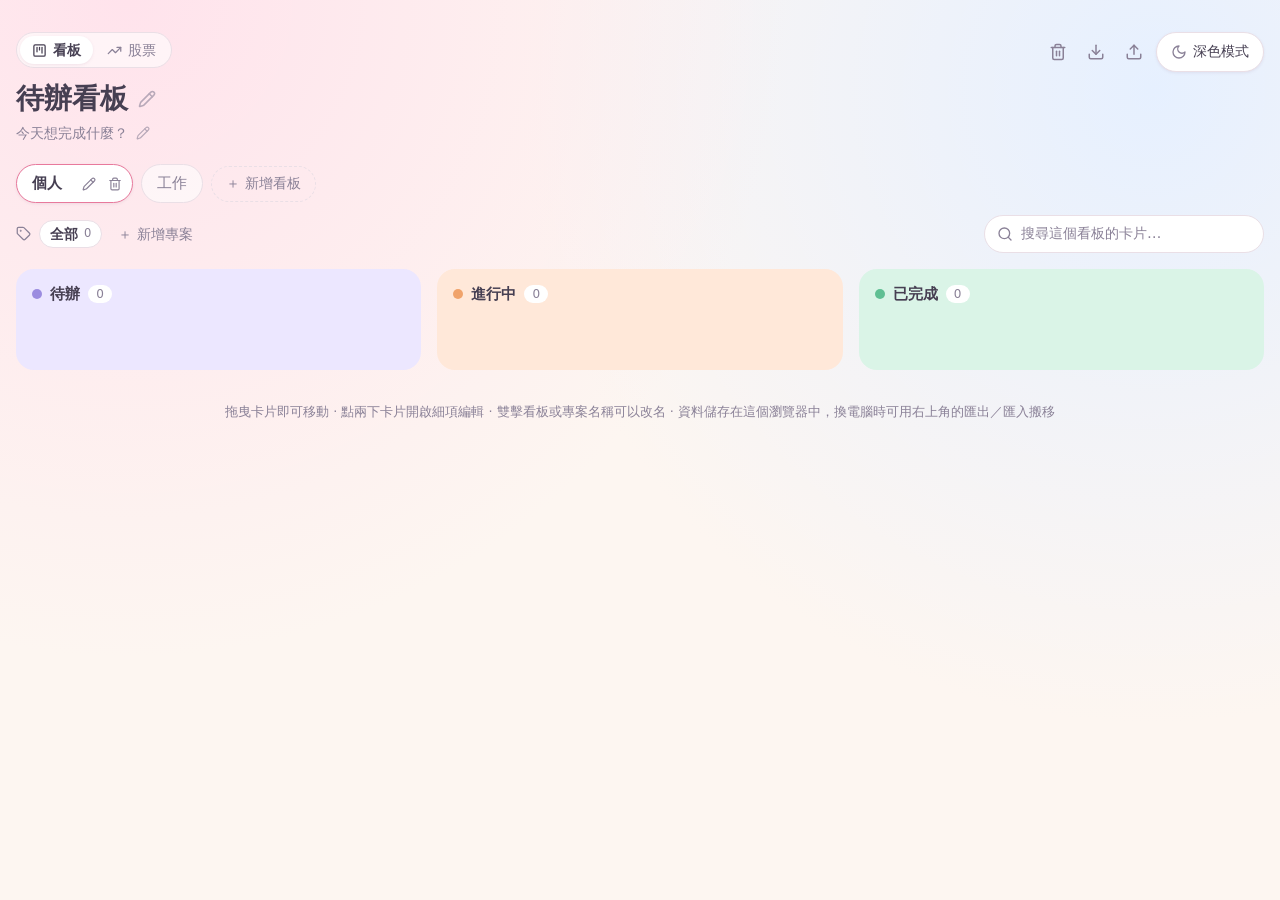
==== commit f46786ee: "Add stock records page, project trash, export/import and per-board mottos Board: - Export/import all" ====
--- a/index.html
+++ b/index.html
@@ -16,17 +16,30 @@
 <body>
   <header class="topbar">
     <div class="heading">
+      <nav class="page-switch" aria-label="切換頁面">
+        <a href="index.html" class="active" aria-current="page"><svg viewBox="0 0 24 24" fill="none" stroke="currentColor" stroke-width="2" stroke-linecap="round" stroke-linejoin="round" aria-hidden="true"><rect width="18" height="18" x="3" y="3" rx="2"/><path d="M8 7v7"/><path d="M12 7v4"/><path d="M16 7v9"/></svg>看板</a>
+        <a href="stocks.html"><svg viewBox="0 0 24 24" fill="none" stroke="currentColor" stroke-width="2" stroke-linecap="round" stroke-linejoin="round" aria-hidden="true"><path d="M22 7 13.5 15.5 8.5 10.5 2 17"/><path d="M16 7h6v6"/></svg>股票</a>
+      </nav>
       <h1 id="title">
         <span id="title-text" title="雙擊編輯">待辦看板</span>
         <button type="button" id="title-edit" class="icon-btn" title="編輯標題" aria-label="編輯標題"></button>
       </h1>
-      <p class="subtitle" id="summary"></p>
+      <p class="subtitle" id="motto">
+        <span id="motto-text" title="雙擊編輯"></span>
+        <button type="button" id="motto-edit" class="icon-btn" title="編輯激勵小語" aria-label="編輯激勵小語"></button>
+      </p>
     </div>
-    <button type="button" id="theme-toggle" class="theme-toggle" aria-label="切換深色模式">
-      <svg class="icon-moon" viewBox="0 0 24 24" fill="none" stroke="currentColor" stroke-width="2" stroke-linecap="round" stroke-linejoin="round" aria-hidden="true"><path d="M12 3a6 6 0 0 0 9 9 9 9 0 1 1-9-9Z"/></svg>
-      <svg class="icon-sun" viewBox="0 0 24 24" fill="none" stroke="currentColor" stroke-width="2" stroke-linecap="round" stroke-linejoin="round" aria-hidden="true"><circle cx="12" cy="12" r="4"/><path d="M12 2v2"/><path d="M12 20v2"/><path d="m4.93 4.93 1.41 1.41"/><path d="m17.66 17.66 1.41 1.41"/><path d="M2 12h2"/><path d="M20 12h2"/><path d="m6.34 17.66-1.41 1.41"/><path d="m19.07 4.93-1.41 1.41"/></svg>
-      <span id="theme-label"></span>
-    </button>
+    <div class="top-actions">
+      <button type="button" id="trash-btn" class="icon-btn trash-btn"></button>
+      <button type="button" id="export-btn" class="icon-btn" title="匯出備份（JSON 檔）" aria-label="匯出備份"></button>
+      <button type="button" id="import-btn" class="icon-btn" title="匯入備份（JSON 檔）" aria-label="匯入備份"></button>
+      <input type="file" id="import-file" accept=".json,application/json" hidden>
+      <button type="button" id="theme-toggle" class="theme-toggle" aria-label="切換深色模式">
+        <svg class="icon-moon" viewBox="0 0 24 24" fill="none" stroke="currentColor" stroke-width="2" stroke-linecap="round" stroke-linejoin="round" aria-hidden="true"><path d="M12 3a6 6 0 0 0 9 9 9 9 0 1 1-9-9Z"/></svg>
+        <svg class="icon-sun" viewBox="0 0 24 24" fill="none" stroke="currentColor" stroke-width="2" stroke-linecap="round" stroke-linejoin="round" aria-hidden="true"><circle cx="12" cy="12" r="4"/><path d="M12 2v2"/><path d="M12 20v2"/><path d="m4.93 4.93 1.41 1.41"/><path d="m17.66 17.66 1.41 1.41"/><path d="M2 12h2"/><path d="M20 12h2"/><path d="m6.34 17.66-1.41 1.41"/><path d="m19.07 4.93-1.41 1.41"/></svg>
+        <span id="theme-label"></span>
+      </button>
+    </div>
   </header>
 
   <nav class="tabs" id="tabs" role="tablist" aria-label="看板"></nav>
@@ -40,7 +53,7 @@
 
   <main class="board" id="board"></main>
 
-  <p class="hint">拖曳卡片即可移動 · 點兩下卡片開啟細項編輯 · 雙擊看板名稱可以改名 · 資料儲存在瀏覽器中</p>
+  <p class="hint">拖曳卡片即可移動 · 點兩下卡片開啟細項編輯 · 雙擊看板或專案名稱可以改名 · 資料儲存在這個瀏覽器中，換電腦時可用右上角的匯出／匯入搬移</p>
 
   <dialog id="card-dialog" class="dialog" aria-labelledby="dialog-title">
     <form id="card-form" method="dialog" autocomplete="off">
@@ -84,6 +97,22 @@
     </form>
   </dialog>
 
+  <dialog id="trash-dialog" class="dialog" aria-labelledby="trash-title">
+    <div class="dialog-body">
+      <header class="dialog-head">
+        <h2 id="trash-title">垃圾桶</h2>
+        <button type="button" class="icon-btn" id="trash-close" title="關閉" aria-label="關閉"></button>
+      </header>
+      <p class="trash-note">丟進垃圾桶的專案會連同裡面的卡片保留 30 天，可以隨時還原；超過 30 天會自動永久刪除。</p>
+      <ul class="trash-list" id="trash-list"></ul>
+      <footer class="dialog-foot">
+        <button type="button" class="link" id="trash-empty">清空垃圾桶</button>
+        <span class="spacer"></span>
+        <button type="button" class="btn" id="trash-done">關閉</button>
+      </footer>
+    </div>
+  </dialog>
+
   <template id="column-template">
     <section class="column">
       <header class="column-head">
--- a/style.css
+++ b/style.css
@@ -28,6 +28,10 @@
   --done: #5fbf93;
   --done-col: #daf4e7;
   --done-card: #f1fbf6;
+
+  /* 股票頁：台股慣例紅賺綠賠 */
+  --gain: #d9536f;
+  --loss: #3f9e72;
   color-scheme: light;
 }
 
@@ -60,6 +64,8 @@
     --done: #aee3c8;
     --done-col: #292929;
     --done-card: #333333;
+    --gain: #f4a7b0;
+    --loss: #aee3c8;
     color-scheme: dark;
   }
 }
@@ -91,6 +97,8 @@
   --done: #aee3c8;
   --done-col: #292929;
   --done-card: #333333;
+  --gain: #f4a7b0;
+  --loss: #aee3c8;
   color-scheme: dark;
 }
 
@@ -123,7 +131,34 @@
   padding: 32px 16px 20px;
 }
 
-.heading { min-width: 0; }
+.heading { flex: 1; min-width: 0; }
+
+/* 看板／股票頁面切換 */
+.page-switch {
+  display: inline-flex;
+  gap: 2px;
+  margin-bottom: 10px;
+  padding: 3px;
+  background: color-mix(in srgb, var(--surface) 60%, transparent);
+  border: 1px solid var(--border);
+  border-radius: 999px;
+}
+
+.page-switch a {
+  display: inline-flex;
+  align-items: center;
+  gap: 6px;
+  padding: 4px 12px;
+  border-radius: 999px;
+  color: var(--muted);
+  font-size: 0.85rem;
+  text-decoration: none;
+  transition: color 0.15s, background-color 0.15s;
+}
+
+.page-switch a:hover { color: var(--text); }
+.page-switch a.active { background: var(--surface); color: var(--text); font-weight: 600; box-shadow: var(--shadow); }
+.page-switch svg { width: 15px; height: 15px; }
 
 .topbar h1 {
   display: flex;
@@ -236,7 +271,40 @@
 
 .tab-add:hover { color: var(--text); border-color: var(--accent); }
 
-.subtitle { margin: 2px 0 0; color: var(--muted); font-size: 0.9rem; }
+.subtitle {
+  display: flex;
+  align-items: center;
+  gap: 4px;
+  margin: 2px 0 0;
+  color: var(--muted);
+  font-size: 0.9rem;
+}
+
+#motto-text { word-break: break-word; }
+
+.subtitle .icon-btn { width: 22px; height: 22px; opacity: 0.6; }
+.subtitle .icon-btn svg { width: 14px; height: 14px; }
+.subtitle:hover .icon-btn,
+.subtitle .icon-btn:focus { opacity: 1; }
+.subtitle.editing .icon-btn { display: none; }
+
+.subtitle input.motto-input {
+  width: min(480px, 100%);
+  padding: 2px 10px;
+  font-size: 0.9rem;
+  background: var(--surface);
+  border: 1px solid var(--accent);
+}
+
+.top-actions {
+  display: flex;
+  align-items: center;
+  gap: 6px;
+  flex-shrink: 0;
+}
+
+.top-actions > .icon-btn { width: 32px; height: 32px; }
+.top-actions > .icon-btn svg { width: 18px; height: 18px; }
 
 .theme-toggle {
   display: inline-flex;
@@ -257,6 +325,16 @@
 .theme-toggle .icon-sun { display: none; }
 .theme-toggle.is-dark .icon-sun { display: inline; }
 .theme-toggle.is-dark .icon-moon { display: none; }
+
+/* 手機寬度時：右上角圖示獨立一列，深淺色按鈕只留圖示，讓標題有空間 */
+@media (max-width: 480px) {
+  .topbar { flex-wrap: wrap; padding-top: 20px; }
+  .top-actions { order: -1; width: 100%; justify-content: flex-end; }
+  .theme-toggle { padding: 8px 10px; }
+  #theme-label { display: none; }
+}
+
+.page-switch a { white-space: nowrap; }
 
 /* 看板 */
 .board {
@@ -445,11 +523,20 @@
   border: 1px solid var(--border);
   border-radius: 12px;
   box-shadow: var(--shadow-lift);
+  max-height: 60vh;
+  overflow-y: auto;
 }
 
 .menu-heading {
   padding: 4px 10px 6px;
   font-size: 0.75rem;
+  color: var(--muted);
+  word-break: break-word;
+}
+
+.menu-note {
+  padding: 2px 10px 6px;
+  font-size: 0.82rem;
   color: var(--muted);
 }
 
@@ -499,7 +586,6 @@
 .chip.active {
   background: var(--surface);
   border-color: var(--border);
-  padding-right: 4px;
 }
 
 .chip-name {
@@ -523,8 +609,6 @@
   color: var(--muted);
 }
 
-.chip .icon-btn { width: 20px; height: 20px; }
-.chip .icon-btn svg { width: 13px; height: 13px; }
 
 .chip input.chip-input {
   width: 130px;
@@ -544,6 +628,64 @@
 }
 
 .chip-add:hover { color: var(--text); }
+
+/* 右上角垃圾桶按鈕：有東西時旁邊顯示數量 */
+.icon-btn.trash-btn {
+  width: auto;
+  min-width: 32px;
+  gap: 3px;
+}
+
+/* 垃圾桶視窗 */
+.trash-note {
+  margin: 0;
+  font-size: 0.82rem;
+  color: var(--muted);
+  line-height: 1.6;
+}
+
+.trash-list {
+  list-style: none;
+  margin: 0;
+  padding: 0;
+  display: flex;
+  flex-direction: column;
+  gap: 8px;
+  max-height: 50vh;
+  overflow-y: auto;
+}
+
+.trash-item {
+  display: flex;
+  align-items: center;
+  gap: 8px;
+  padding: 10px 8px 10px 12px;
+  border: 1px solid var(--border);
+  border-radius: 12px;
+  background: var(--bg);
+}
+
+.trash-info {
+  display: flex;
+  flex-direction: column;
+  gap: 2px;
+  flex: 1;
+  min-width: 0;
+}
+
+.trash-info strong { word-break: break-word; }
+.trash-meta { font-size: 0.75rem; color: var(--muted); }
+.trash-item .btn { padding: 4px 12px; font-size: 0.85rem; }
+.trash-item .icon-btn:hover { color: var(--danger); }
+
+.trash-empty {
+  padding: 24px 0;
+  text-align: center;
+  color: var(--muted);
+  font-size: 0.9rem;
+}
+
+.link[hidden] { display: none; }
 
 /* 卡片細項 */
 .card .notes {
@@ -618,7 +760,8 @@
   backdrop-filter: blur(2px);
 }
 
-.dialog form {
+.dialog form,
+.dialog .dialog-body {
   display: flex;
   flex-direction: column;
   gap: 14px;
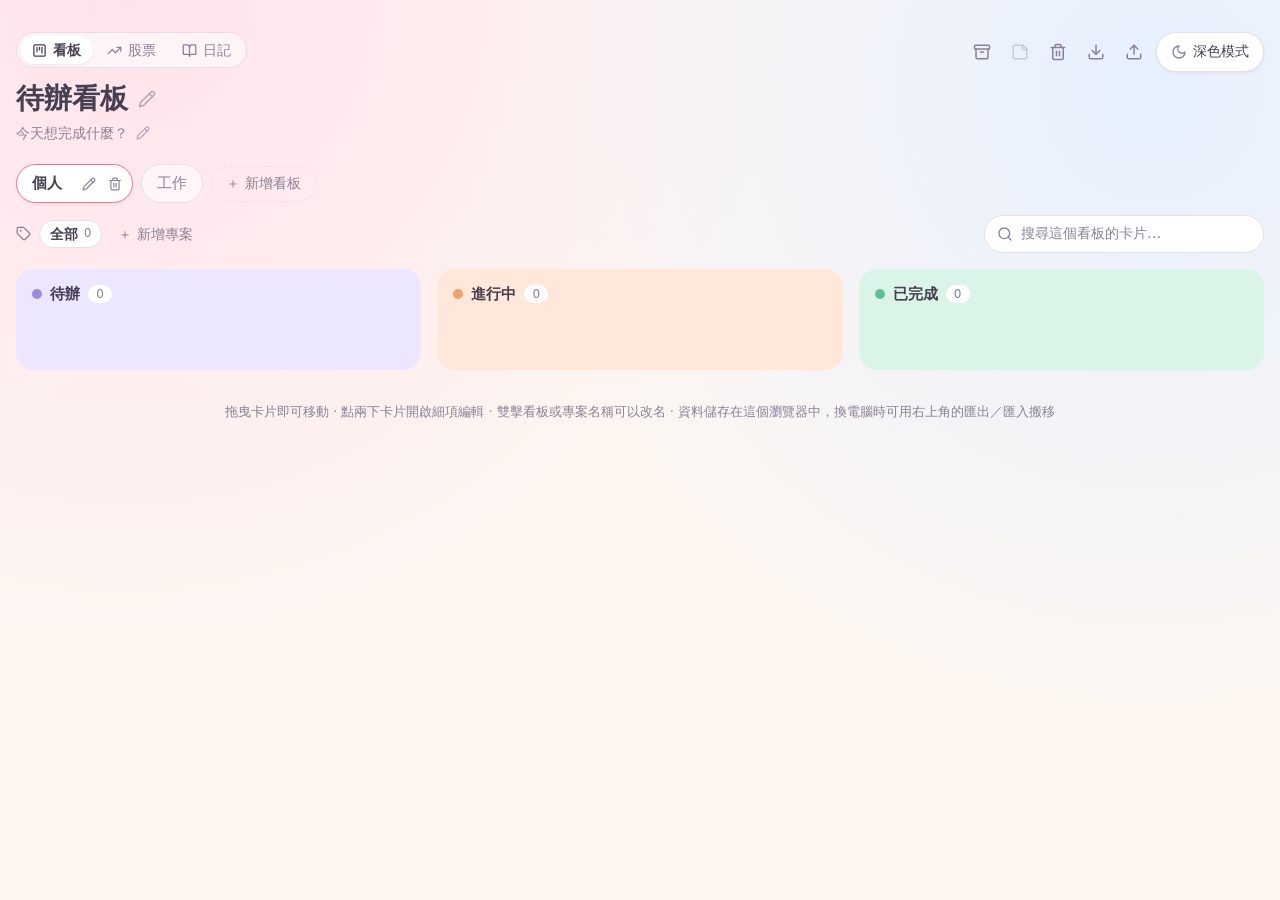
==== commit b2f1bc1e: "Add diary page, project memos, project archive and stock code lookup" ====
--- a/index.html
+++ b/index.html
@@ -19,6 +19,7 @@
       <nav class="page-switch" aria-label="切換頁面">
         <a href="index.html" class="active" aria-current="page"><svg viewBox="0 0 24 24" fill="none" stroke="currentColor" stroke-width="2" stroke-linecap="round" stroke-linejoin="round" aria-hidden="true"><rect width="18" height="18" x="3" y="3" rx="2"/><path d="M8 7v7"/><path d="M12 7v4"/><path d="M16 7v9"/></svg>看板</a>
         <a href="stocks.html"><svg viewBox="0 0 24 24" fill="none" stroke="currentColor" stroke-width="2" stroke-linecap="round" stroke-linejoin="round" aria-hidden="true"><path d="M22 7 13.5 15.5 8.5 10.5 2 17"/><path d="M16 7h6v6"/></svg>股票</a>
+        <a href="diary.html"><svg viewBox="0 0 24 24" fill="none" stroke="currentColor" stroke-width="2" stroke-linecap="round" stroke-linejoin="round" aria-hidden="true"><path d="M12 7v14"/><path d="M3 18a1 1 0 0 1-1-1V4a1 1 0 0 1 1-1h5a4 4 0 0 1 4 4 4 4 0 0 1 4-4h5a1 1 0 0 1 1 1v13a1 1 0 0 1-1 1h-6a3 3 0 0 0-3 3 3 3 0 0 0-3-3z"/></svg>日記</a>
       </nav>
       <h1 id="title">
         <span id="title-text" title="雙擊編輯">待辦看板</span>
@@ -30,7 +31,9 @@
       </p>
     </div>
     <div class="top-actions">
-      <button type="button" id="trash-btn" class="icon-btn trash-btn"></button>
+      <button type="button" id="archive-btn" class="icon-btn count-btn"></button>
+      <button type="button" id="memo-btn" class="icon-btn"></button>
+      <button type="button" id="trash-btn" class="icon-btn count-btn"></button>
       <button type="button" id="export-btn" class="icon-btn" title="匯出備份（JSON 檔）" aria-label="匯出備份"></button>
       <button type="button" id="import-btn" class="icon-btn" title="匯入備份（JSON 檔）" aria-label="匯入備份"></button>
       <input type="file" id="import-file" accept=".json,application/json" hidden>
@@ -113,6 +116,37 @@
     </div>
   </dialog>
 
+  <dialog id="archive-dialog" class="dialog" aria-labelledby="archive-title">
+    <div class="dialog-body">
+      <header class="dialog-head">
+        <h2 id="archive-title">封存的專案</h2>
+        <button type="button" class="icon-btn" id="archive-close" title="關閉" aria-label="關閉"></button>
+      </header>
+      <p class="trash-note">封存的專案會連同卡片和備忘錄從看板上隱藏，不會被刪除，隨時可以取消封存。</p>
+      <ul class="trash-list" id="archive-list"></ul>
+      <footer class="dialog-foot">
+        <span class="spacer"></span>
+        <button type="button" class="btn" id="archive-done">關閉</button>
+      </footer>
+    </div>
+  </dialog>
+
+  <dialog id="memo-dialog" class="dialog" aria-labelledby="memo-title">
+    <form id="memo-form" method="dialog" autocomplete="off">
+      <header class="dialog-head">
+        <h2 id="memo-title">備忘錄</h2>
+        <button type="button" class="icon-btn" id="memo-close" title="關閉" aria-label="關閉"></button>
+      </header>
+      <textarea id="memo-text" rows="12" aria-label="備忘錄內容" placeholder="記錄這個專案不可變動、需要注意的事項…"></textarea>
+      <footer class="dialog-foot">
+        <span class="memo-meta" id="memo-meta"></span>
+        <span class="spacer"></span>
+        <button type="button" class="btn" id="memo-cancel">取消</button>
+        <button type="submit" class="btn primary">儲存</button>
+      </footer>
+    </form>
+  </dialog>
+
   <template id="column-template">
     <section class="column">
       <header class="column-head">
--- a/style.css
+++ b/style.css
@@ -610,6 +610,12 @@
 }
 
 
+/* 右上角備忘錄圖示：沒選專案時停用；有內容時以實心標示 */
+#memo-btn:disabled { opacity: 0.35; cursor: default; transform: none; color: var(--muted); }
+#memo-btn.has-memo svg { fill: color-mix(in srgb, currentColor 18%, transparent); }
+
+.memo-meta { font-size: 0.75rem; color: var(--muted); }
+
 .chip input.chip-input {
   width: 130px;
   padding: 2px 10px;
@@ -629,8 +635,8 @@
 
 .chip-add:hover { color: var(--text); }
 
-/* 右上角垃圾桶按鈕：有東西時旁邊顯示數量 */
-.icon-btn.trash-btn {
+/* 右上角封存、垃圾桶按鈕：有東西時旁邊顯示數量 */
+.icon-btn.count-btn {
   width: auto;
   min-width: 32px;
   gap: 3px;
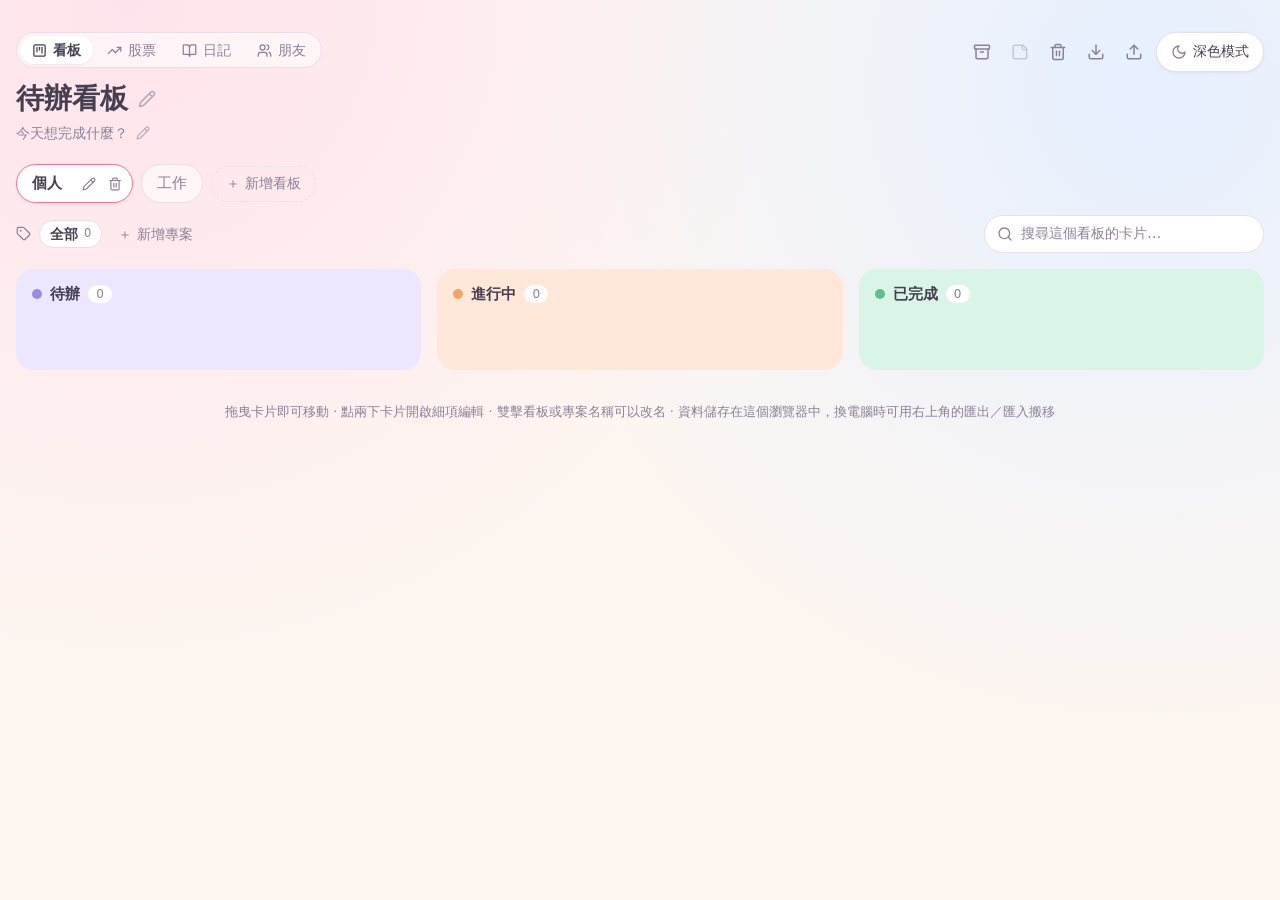
==== commit 97b65c3c: "Add friends page with groups, preferences, birthday and zodiac" ====
--- a/index.html
+++ b/index.html
@@ -20,6 +20,7 @@
         <a href="index.html" class="active" aria-current="page"><svg viewBox="0 0 24 24" fill="none" stroke="currentColor" stroke-width="2" stroke-linecap="round" stroke-linejoin="round" aria-hidden="true"><rect width="18" height="18" x="3" y="3" rx="2"/><path d="M8 7v7"/><path d="M12 7v4"/><path d="M16 7v9"/></svg>看板</a>
         <a href="stocks.html"><svg viewBox="0 0 24 24" fill="none" stroke="currentColor" stroke-width="2" stroke-linecap="round" stroke-linejoin="round" aria-hidden="true"><path d="M22 7 13.5 15.5 8.5 10.5 2 17"/><path d="M16 7h6v6"/></svg>股票</a>
         <a href="diary.html"><svg viewBox="0 0 24 24" fill="none" stroke="currentColor" stroke-width="2" stroke-linecap="round" stroke-linejoin="round" aria-hidden="true"><path d="M12 7v14"/><path d="M3 18a1 1 0 0 1-1-1V4a1 1 0 0 1 1-1h5a4 4 0 0 1 4 4 4 4 0 0 1 4-4h5a1 1 0 0 1 1 1v13a1 1 0 0 1-1 1h-6a3 3 0 0 0-3 3 3 3 0 0 0-3-3z"/></svg>日記</a>
+        <a href="friends.html"><svg viewBox="0 0 24 24" fill="none" stroke="currentColor" stroke-width="2" stroke-linecap="round" stroke-linejoin="round" aria-hidden="true"><path d="M16 21v-2a4 4 0 0 0-4-4H6a4 4 0 0 0-4 4v2"/><circle cx="9" cy="7" r="4"/><path d="M22 21v-2a4 4 0 0 0-3-3.87"/><path d="M16 3.13a4 4 0 0 1 0 7.75"/></svg>朋友</a>
       </nav>
       <h1 id="title">
         <span id="title-text" title="雙擊編輯">待辦看板</span>
